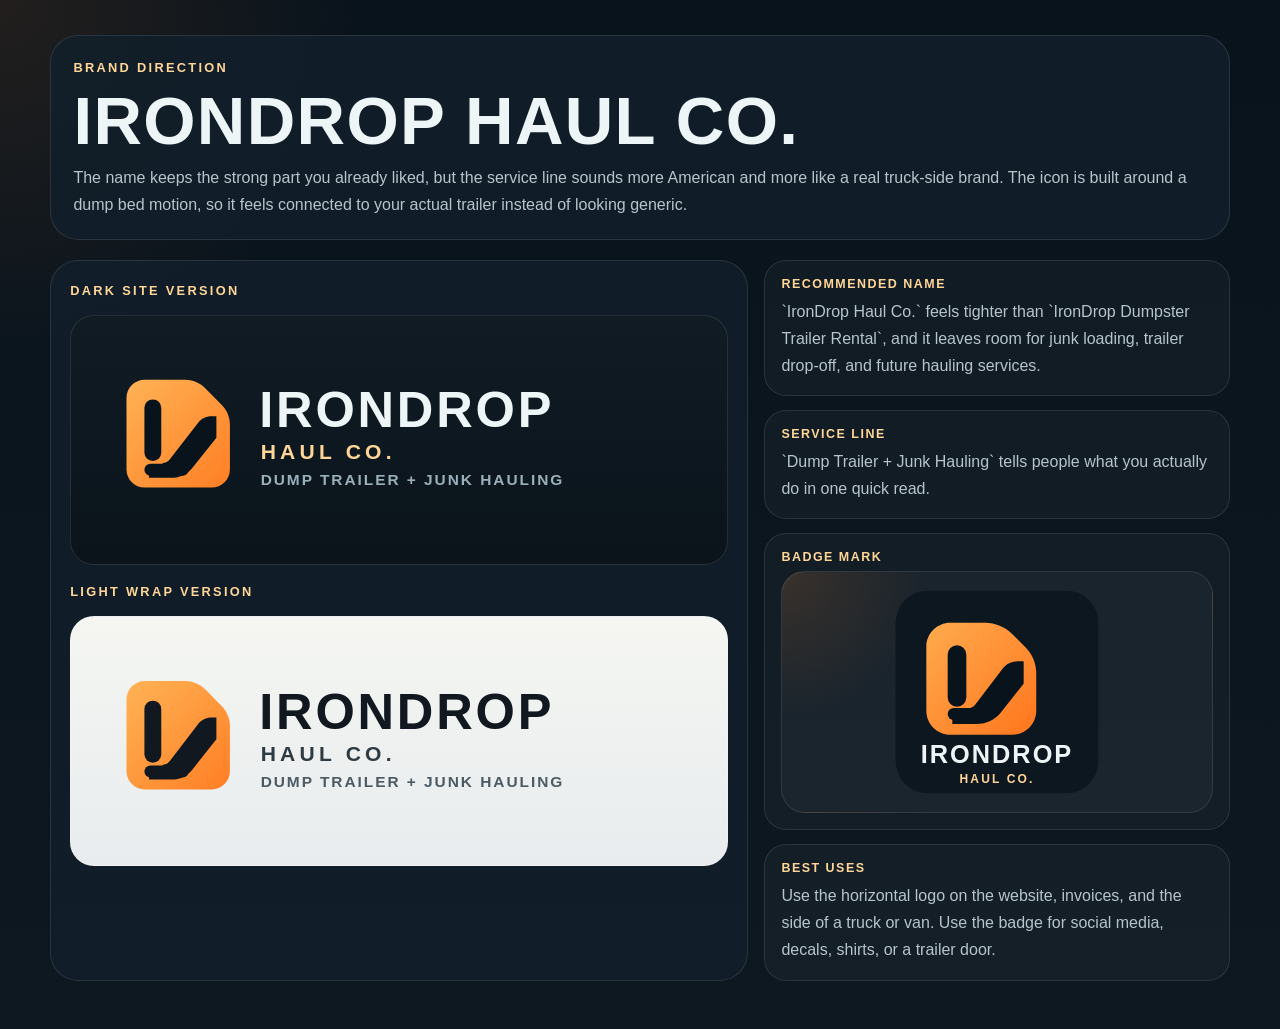
==== dumpster-trailer-site/brand-preview.html @ 197aeecf "Add Render deployment setup" ====
<!DOCTYPE html>
<html lang="en">
<head>
  <meta charset="UTF-8">
  <meta name="viewport" content="width=device-width, initial-scale=1.0">
  <title>IronDrop Haul Co. Brand Preview</title>
  <style>
    :root {
      color-scheme: dark;
      --bg: #0b1620;
      --panel: rgba(18, 31, 42, 0.92);
      --line: rgba(255, 255, 255, 0.1);
      --text: #edf5f7;
      --text-soft: #b6c5cb;
      --accent: #ff8428;
      --accent-2: #ffb457;
    }

    * {
      box-sizing: border-box;
    }

    body {
      margin: 0;
      min-width: 320px;
      font-family: Arial, Helvetica, sans-serif;
      color: var(--text);
      background:
        radial-gradient(circle at top left, rgba(255, 132, 40, 0.1), transparent 22%),
        linear-gradient(180deg, #09131c 0%, #0d1821 100%);
    }

    .shell {
      width: min(calc(100% - 2rem), 1180px);
      margin: 0 auto;
      padding: 2.2rem 0 3rem;
    }

    .intro {
      margin-bottom: 1.2rem;
      padding: 1.3rem 1.4rem;
      border: 1px solid var(--line);
      border-radius: 28px;
      background: var(--panel);
    }

    .eyebrow {
      margin: 0 0 0.65rem;
      color: #ffd698;
      font-size: 0.8rem;
      font-weight: 700;
      letter-spacing: 0.18em;
      text-transform: uppercase;
    }

    h1 {
      margin: 0 0 0.7rem;
      font-size: clamp(2.4rem, 6vw, 4.2rem);
      line-height: 0.95;
      letter-spacing: 0.02em;
      text-transform: uppercase;
    }

    p {
      margin: 0;
      color: var(--text-soft);
      line-height: 1.7;
    }

    .grid {
      display: grid;
      grid-template-columns: 1.2fr 0.8fr;
      gap: 1rem;
    }

    .card {
      padding: 1.2rem;
      border: 1px solid var(--line);
      border-radius: 28px;
      background: var(--panel);
    }

    .stage {
      display: grid;
      place-items: center;
      min-height: 250px;
      margin-top: 0.85rem;
      border-radius: 24px;
      border: 1px solid var(--line);
      overflow: hidden;
    }

    .stage-dark {
      background:
        linear-gradient(180deg, #101b24 0%, #0b141b 100%);
    }

    .stage-light {
      background:
        linear-gradient(180deg, #f5f6f2 0%, #e8ecee 100%);
    }

    .stage img {
      width: min(92%, 720px);
      height: auto;
      display: block;
    }

    .meta {
      display: grid;
      gap: 0.85rem;
    }

    .meta-block {
      padding: 1rem;
      border-radius: 22px;
      border: 1px solid var(--line);
      background: rgba(255, 255, 255, 0.03);
    }

    .meta-block strong {
      display: block;
      margin-bottom: 0.45rem;
      color: #ffd698;
      text-transform: uppercase;
      letter-spacing: 0.12em;
      font-size: 0.78rem;
    }

    .badge-wrap {
      display: grid;
      place-items: center;
      min-height: 220px;
      border-radius: 24px;
      border: 1px solid var(--line);
      background:
        radial-gradient(circle at top left, rgba(255, 132, 40, 0.14), transparent 30%),
        rgba(255, 255, 255, 0.03);
    }

    .badge-wrap img {
      width: min(68%, 240px);
      height: auto;
      display: block;
    }

    @media (max-width: 900px) {
      .grid {
        grid-template-columns: 1fr;
      }
    }
  </style>
</head>
<body>
  <main class="shell">
    <section class="intro">
      <p class="eyebrow">Brand Direction</p>
      <h1>IronDrop Haul Co.</h1>
      <p>
        The name keeps the strong part you already liked, but the service line sounds more American and more
        like a real truck-side brand. The icon is built around a dump bed motion, so it feels connected to your
        actual trailer instead of looking generic.
      </p>
    </section>

    <section class="grid">
      <article class="card">
        <p class="eyebrow">Dark Site Version</p>
        <div class="stage stage-dark">
          <img src="./assets/logo-irondrop-site.svg" alt="IronDrop Haul Co. dark logo">
        </div>

        <p class="eyebrow" style="margin-top: 1rem;">Light Wrap Version</p>
        <div class="stage stage-light">
          <img src="./assets/logo-irondrop-wrap.svg" alt="IronDrop Haul Co. light logo">
        </div>
      </article>

      <aside class="meta">
        <div class="meta-block">
          <strong>Recommended Name</strong>
          <p>`IronDrop Haul Co.` feels tighter than `IronDrop Dumpster Trailer Rental`, and it leaves room for
          junk loading, trailer drop-off, and future hauling services.</p>
        </div>

        <div class="meta-block">
          <strong>Service Line</strong>
          <p>`Dump Trailer + Junk Hauling` tells people what you actually do in one quick read.</p>
        </div>

        <div class="meta-block">
          <strong>Badge Mark</strong>
          <div class="badge-wrap">
            <img src="./assets/logo-irondrop-badge.svg" alt="IronDrop Haul Co. badge">
          </div>
        </div>

        <div class="meta-block">
          <strong>Best Uses</strong>
          <p>Use the horizontal logo on the website, invoices, and the side of a truck or van. Use the badge for
          social media, decals, shirts, or a trailer door.</p>
        </div>
      </aside>
    </section>
  </main>
</body>
</html>
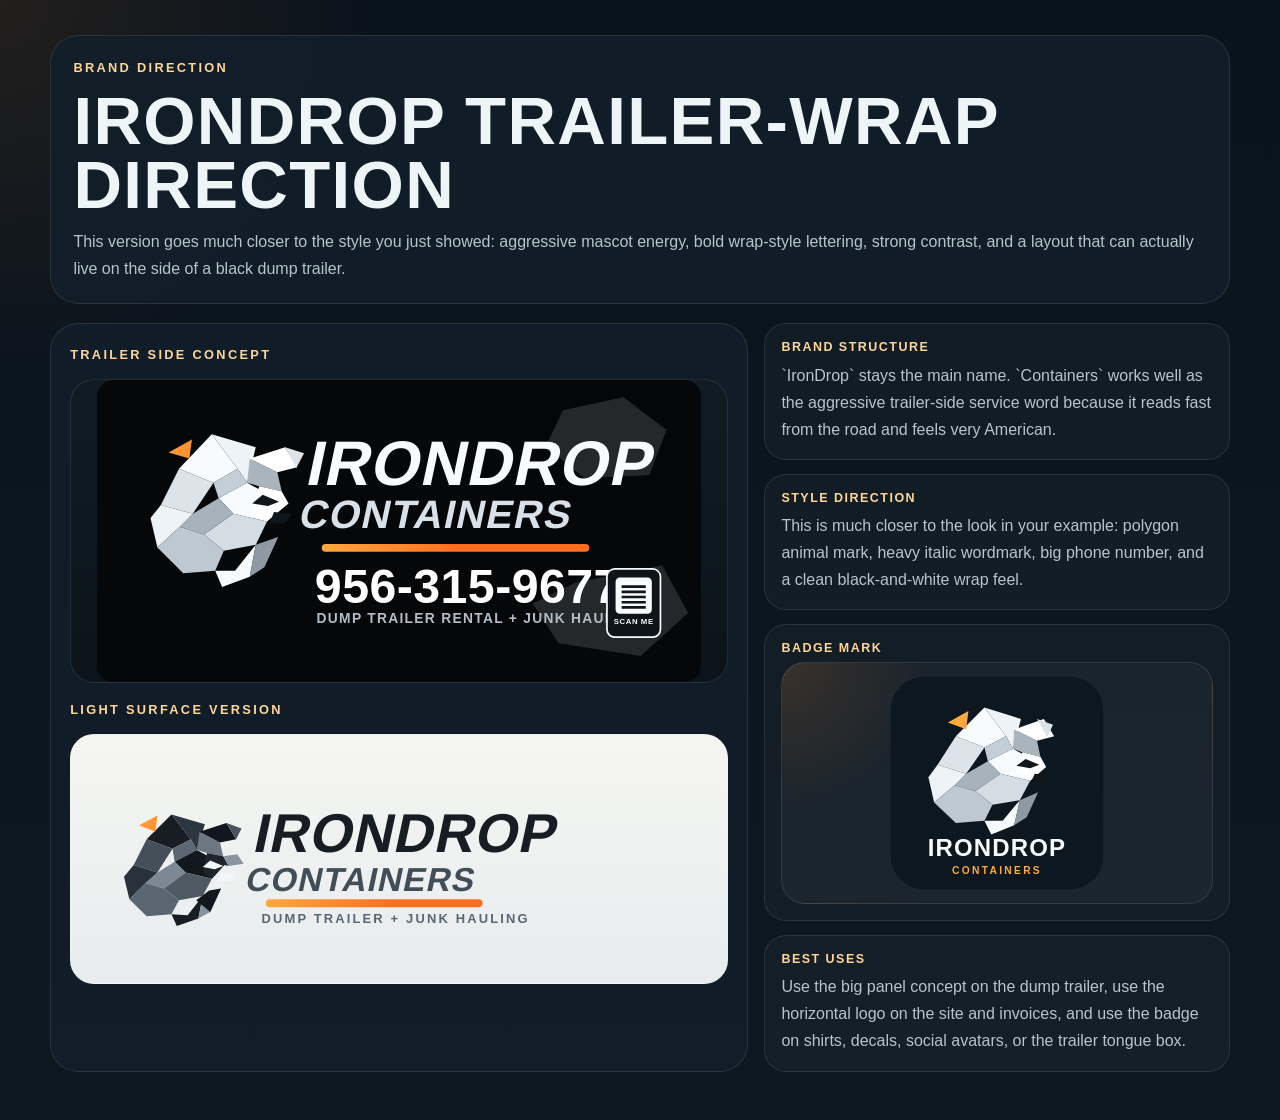
==== commit 4bfe089b: "1" ====
--- a/dumpster-trailer-site/brand-preview.html
+++ b/dumpster-trailer-site/brand-preview.html
@@ -3,7 +3,7 @@
 <head>
   <meta charset="UTF-8">
   <meta name="viewport" content="width=device-width, initial-scale=1.0">
-  <title>IronDrop Haul Co. Brand Preview</title>
+  <title>IronDrop Trailer Wrap Brand Preview</title>
   <style>
     :root {
       color-scheme: dark;
@@ -155,50 +155,50 @@
   <main class="shell">
     <section class="intro">
       <p class="eyebrow">Brand Direction</p>
-      <h1>IronDrop Haul Co.</h1>
+      <h1>IronDrop Trailer-Wrap Direction</h1>
       <p>
-        The name keeps the strong part you already liked, but the service line sounds more American and more
-        like a real truck-side brand. The icon is built around a dump bed motion, so it feels connected to your
-        actual trailer instead of looking generic.
+        This version goes much closer to the style you just showed: aggressive mascot energy, bold wrap-style
+        lettering, strong contrast, and a layout that can actually live on the side of a black dump trailer.
       </p>
     </section>
 
     <section class="grid">
       <article class="card">
-        <p class="eyebrow">Dark Site Version</p>
+        <p class="eyebrow">Trailer Side Concept</p>
         <div class="stage stage-dark">
-          <img src="./assets/logo-irondrop-site.svg" alt="IronDrop Haul Co. dark logo">
-        </div>
-
-        <p class="eyebrow" style="margin-top: 1rem;">Light Wrap Version</p>
+          <img src="./assets/logo-irondrop-panel.svg" alt="IronDrop trailer-side concept">
+        </div>
+
+        <p class="eyebrow" style="margin-top: 1rem;">Light Surface Version</p>
         <div class="stage stage-light">
-          <img src="./assets/logo-irondrop-wrap.svg" alt="IronDrop Haul Co. light logo">
+          <img src="./assets/logo-irondrop-wrap.svg" alt="IronDrop light logo">
         </div>
       </article>
 
       <aside class="meta">
         <div class="meta-block">
-          <strong>Recommended Name</strong>
-          <p>`IronDrop Haul Co.` feels tighter than `IronDrop Dumpster Trailer Rental`, and it leaves room for
-          junk loading, trailer drop-off, and future hauling services.</p>
-        </div>
-
-        <div class="meta-block">
-          <strong>Service Line</strong>
-          <p>`Dump Trailer + Junk Hauling` tells people what you actually do in one quick read.</p>
+          <strong>Brand Structure</strong>
+          <p>`IronDrop` stays the main name. `Containers` works well as the aggressive trailer-side service word
+          because it reads fast from the road and feels very American.</p>
+        </div>
+
+        <div class="meta-block">
+          <strong>Style Direction</strong>
+          <p>This is much closer to the look in your example: polygon animal mark, heavy italic wordmark, big
+          phone number, and a clean black-and-white wrap feel.</p>
         </div>
 
         <div class="meta-block">
           <strong>Badge Mark</strong>
           <div class="badge-wrap">
-            <img src="./assets/logo-irondrop-badge.svg" alt="IronDrop Haul Co. badge">
+            <img src="./assets/logo-irondrop-badge.svg" alt="IronDrop badge">
           </div>
         </div>
 
         <div class="meta-block">
           <strong>Best Uses</strong>
-          <p>Use the horizontal logo on the website, invoices, and the side of a truck or van. Use the badge for
-          social media, decals, shirts, or a trailer door.</p>
+          <p>Use the big panel concept on the dump trailer, use the horizontal logo on the site and invoices, and
+          use the badge on shirts, decals, social avatars, or the trailer tongue box.</p>
         </div>
       </aside>
     </section>
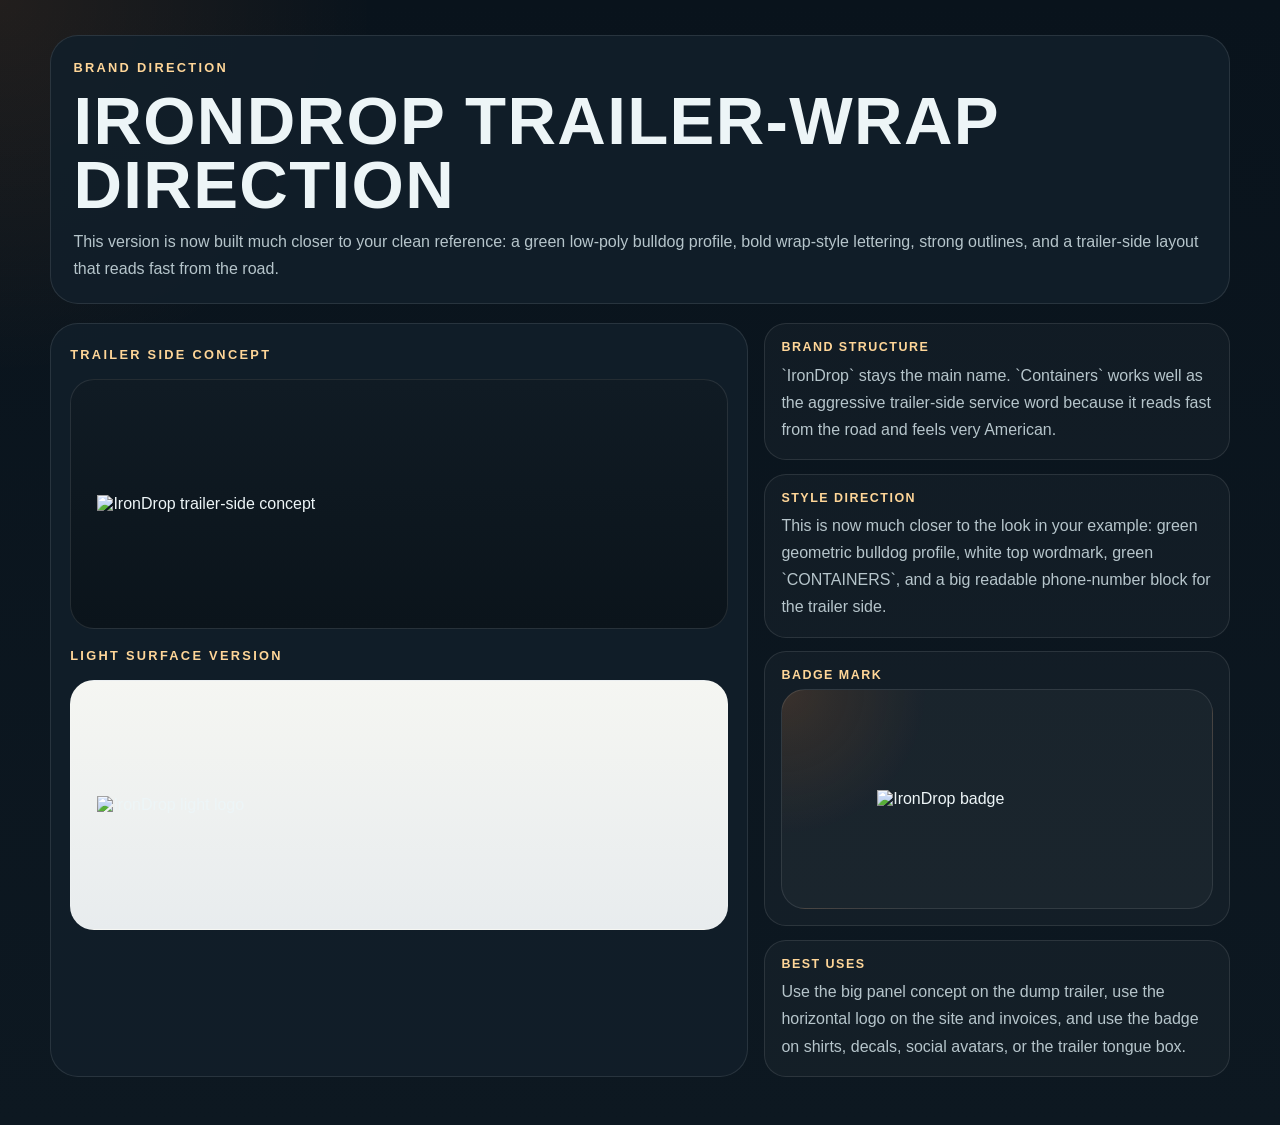
==== commit 5069c242: "rivercrest-pressure-washing" ====
--- a/dumpster-trailer-site/brand-preview.html
+++ b/dumpster-trailer-site/brand-preview.html
@@ -157,8 +157,8 @@
       <p class="eyebrow">Brand Direction</p>
       <h1>IronDrop Trailer-Wrap Direction</h1>
       <p>
-        This version goes much closer to the style you just showed: aggressive mascot energy, bold wrap-style
-        lettering, strong contrast, and a layout that can actually live on the side of a black dump trailer.
+        This version is now built much closer to your clean reference: a green low-poly bulldog profile,
+        bold wrap-style lettering, strong outlines, and a trailer-side layout that reads fast from the road.
       </p>
     </section>
 
@@ -184,8 +184,8 @@
 
         <div class="meta-block">
           <strong>Style Direction</strong>
-          <p>This is much closer to the look in your example: polygon animal mark, heavy italic wordmark, big
-          phone number, and a clean black-and-white wrap feel.</p>
+          <p>This is now much closer to the look in your example: green geometric bulldog profile, white top
+          wordmark, green `CONTAINERS`, and a big readable phone-number block for the trailer side.</p>
         </div>
 
         <div class="meta-block">
